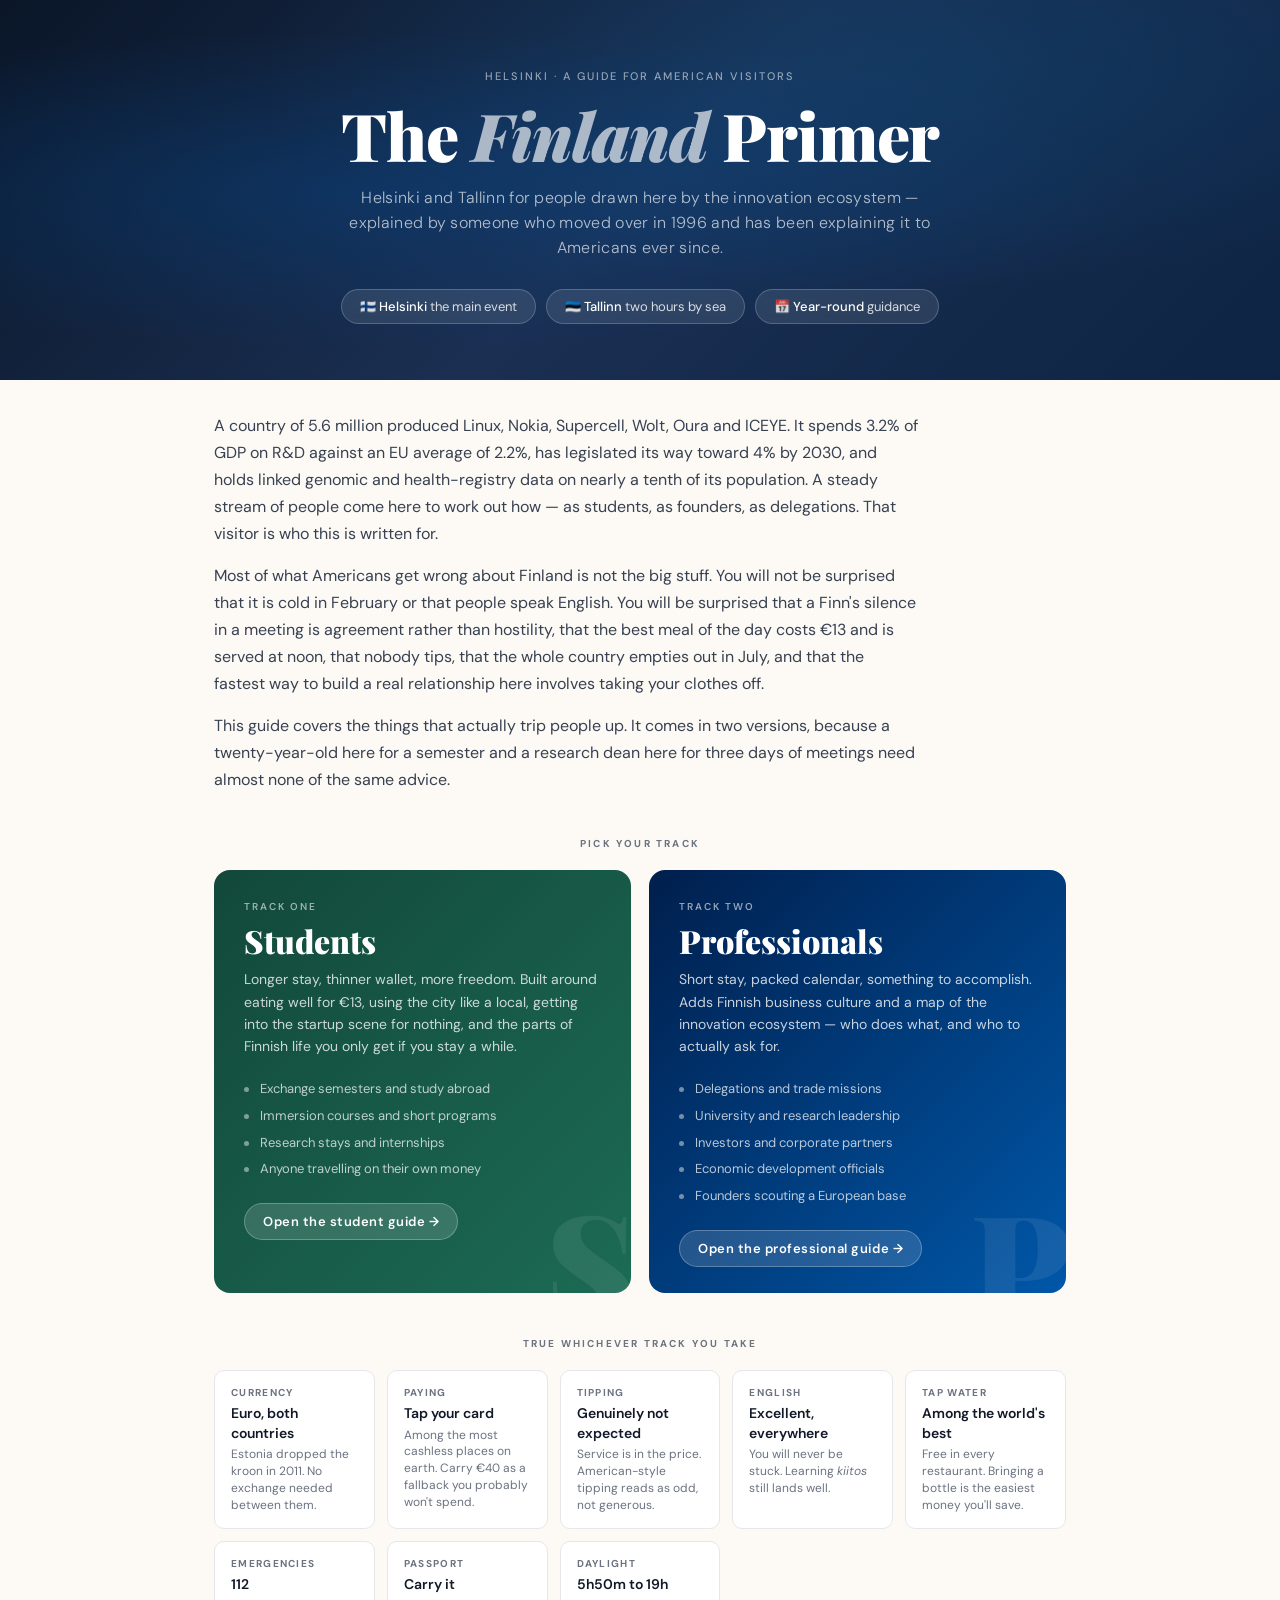
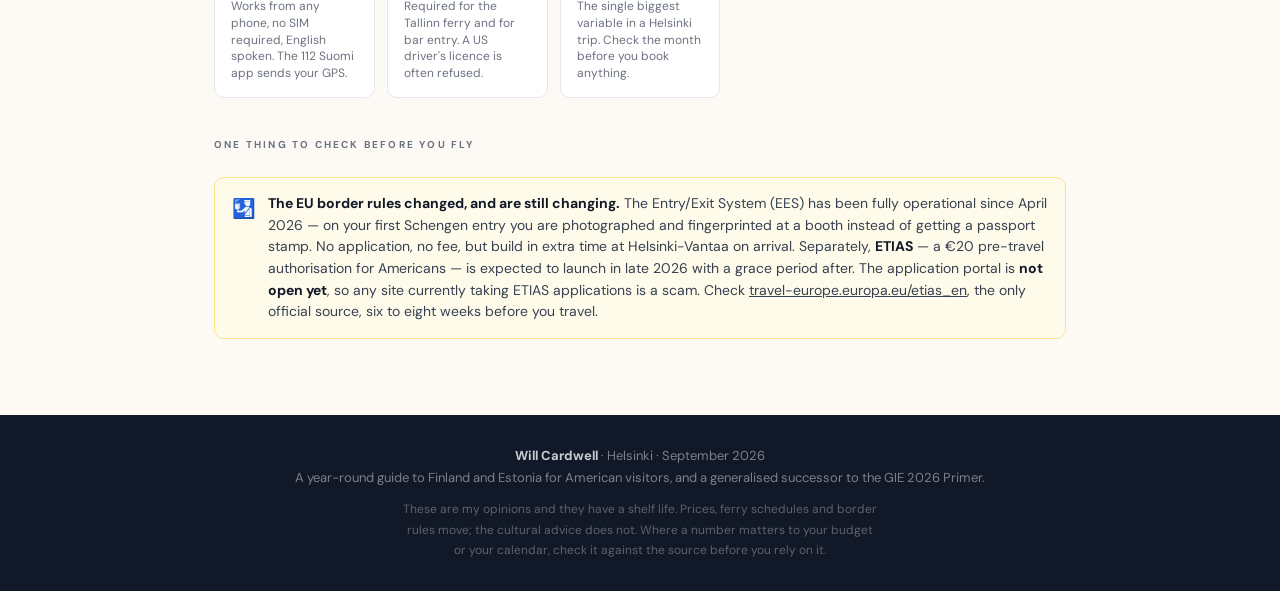
==== index.html @ 38b48dd8 "The Finland Primer - evergreen visitor guide plus November 2026 add-on" ====
<!DOCTYPE html>
<html lang="en">
<head>
<meta charset="UTF-8">
<meta name="viewport" content="width=device-width, initial-scale=1.0, viewport-fit=cover">
<title>The Finland Primer</title>
<meta name="description" content="A Helsinki-based guide to Finland and Estonia for visitors drawn by its innovation and entrepreneurial ecosystem — two tracks, students and professionals.">
<link rel="preconnect" href="https://fonts.googleapis.com">
<link rel="preconnect" href="https://fonts.gstatic.com" crossorigin>
<link href="https://fonts.googleapis.com/css2?family=DM+Sans:ital,opsz,wght@0,9..40,300;0,9..40,400;0,9..40,500;0,9..40,700;1,9..40,400&family=Playfair+Display:ital,wght@0,700;0,900;1,700&display=swap" rel="stylesheet">
<link rel="stylesheet" href="style.css">
</head>
<body>

<header class="hero">
  <div class="hero-tag">Helsinki · A guide for American visitors</div>
  <h1>The <em>Finland</em> Primer</h1>
  <p class="hero-sub">Helsinki and Tallinn for people drawn here by the innovation ecosystem — explained by someone who moved over in 1996 and has been explaining it to Americans ever since.</p>
  <div class="trip-dates">
    <div class="date-pill">🇫🇮 <strong>Helsinki</strong> the main event</div>
    <div class="date-pill">🇪🇪 <strong>Tallinn</strong> two hours by sea</div>
    <div class="date-pill">📅 <strong>Year-round</strong> guidance</div>
  </div>
</header>

<section class="prose">
  <p>A country of 5.6 million produced Linux, Nokia, Supercell, Wolt, Oura and ICEYE. It spends 3.2% of GDP on R&amp;D against an EU average of 2.2%, has legislated its way toward 4% by 2030, and holds linked genomic and health-registry data on nearly a tenth of its population. A steady stream of people come here to work out how — as students, as founders, as delegations. That visitor is who this is written for.</p>
  <p>Most of what Americans get wrong about Finland is not the big stuff. You will not be surprised that it is cold in February or that people speak English. You will be surprised that a Finn's silence in a meeting is agreement rather than hostility, that the best meal of the day costs €13 and is served at noon, that nobody tips, that the whole country empties out in July, and that the fastest way to build a real relationship here involves taking your clothes off.</p>
  <p>This guide covers the things that actually trip people up. It comes in two versions, because a twenty-year-old here for a semester and a research dean here for three days of meetings need almost none of the same advice.</p>
</section>

<section class="choose">
  <div class="choose-label">Pick your track</div>
  <div class="tracks">

    <a class="track bg-stu" href="students.html" data-char="S">
      <div class="track-kicker">Track One</div>
      <div class="track-name">Students</div>
      <p class="track-desc">Longer stay, thinner wallet, more freedom. Built around eating well for €13, using the city like a local, getting into the startup scene for nothing, and the parts of Finnish life you only get if you stay a while.</p>
      <ul class="track-for">
        <li>Exchange semesters and study abroad</li>
        <li>Immersion courses and short programs</li>
        <li>Research stays and internships</li>
        <li>Anyone travelling on their own money</li>
      </ul>
      <span class="track-go">Open the student guide →</span>
    </a>

    <a class="track bg-pro" href="professionals.html" data-char="P">
      <div class="track-kicker">Track Two</div>
      <div class="track-name">Professionals</div>
      <p class="track-desc">Short stay, packed calendar, something to accomplish. Adds Finnish business culture and a map of the innovation ecosystem — who does what, and who to actually ask for.</p>
      <ul class="track-for">
        <li>Delegations and trade missions</li>
        <li>University and research leadership</li>
        <li>Investors and corporate partners</li>
        <li>Economic development officials</li>
        <li>Founders scouting a European base</li>
      </ul>
      <span class="track-go">Open the professional guide →</span>
    </a>

  </div>
</section>

<section class="truths">
  <div class="choose-label">True whichever track you take</div>
  <div class="truths-grid">
    <div class="truth">
      <div class="truth-k">Currency</div>
      <div class="truth-v">Euro, both countries</div>
      <div class="truth-sub">Estonia dropped the kroon in 2011. No exchange needed between them.</div>
    </div>
    <div class="truth">
      <div class="truth-k">Paying</div>
      <div class="truth-v">Tap your card</div>
      <div class="truth-sub">Among the most cashless places on earth. Carry €40 as a fallback you probably won't spend.</div>
    </div>
    <div class="truth">
      <div class="truth-k">Tipping</div>
      <div class="truth-v">Genuinely not expected</div>
      <div class="truth-sub">Service is in the price. American-style tipping reads as odd, not generous.</div>
    </div>
    <div class="truth">
      <div class="truth-k">English</div>
      <div class="truth-v">Excellent, everywhere</div>
      <div class="truth-sub">You will never be stuck. Learning <em>kiitos</em> still lands well.</div>
    </div>
    <div class="truth">
      <div class="truth-k">Tap water</div>
      <div class="truth-v">Among the world's best</div>
      <div class="truth-sub">Free in every restaurant. Bringing a bottle is the easiest money you'll save.</div>
    </div>
    <div class="truth">
      <div class="truth-k">Emergencies</div>
      <div class="truth-v">112</div>
      <div class="truth-sub">Works from any phone, no SIM required, English spoken. The 112 Suomi app sends your GPS.</div>
    </div>
    <div class="truth">
      <div class="truth-k">Passport</div>
      <div class="truth-v">Carry it</div>
      <div class="truth-sub">Required for the Tallinn ferry and for bar entry. A US driver's licence is often refused.</div>
    </div>
    <div class="truth">
      <div class="truth-k">Daylight</div>
      <div class="truth-v">5h50m to 19h</div>
      <div class="truth-sub">The single biggest variable in a Helsinki trip. Check the month before you book anything.</div>
    </div>
  </div>
</section>

<section class="section-label">One thing to check before you fly</section>
<div class="content-grid">
  <div class="alert alert-yellow span-2">
    <span class="alert-icon">🛂</span>
    <div>
      <strong>The EU border rules changed, and are still changing.</strong> The Entry/Exit System (EES) has been fully operational since April 2026 — on your first Schengen entry you are photographed and fingerprinted at a booth instead of getting a passport stamp. No application, no fee, but build in extra time at Helsinki-Vantaa on arrival. Separately, <strong>ETIAS</strong> — a €20 pre-travel authorisation for Americans — is expected to launch in late 2026 with a grace period after. The application portal is <strong>not open yet</strong>, so any site currently taking ETIAS applications is a scam. Check <a href="https://travel-europe.europa.eu/etias_en">travel-europe.europa.eu/etias_en</a>, the only official source, six to eight weeks before you travel.
    </div>
  </div>
</div>

<footer class="primer-footer">
  <strong>Will Cardwell</strong> · Helsinki · September 2026<br>
  A year-round guide to Finland and Estonia for American visitors, and a generalised successor to the GIE 2026 Primer.
  <div class="footer-note">These are my opinions and they have a shelf life. Prices, ferry schedules and border rules move; the cultural advice does not. Where a number matters to your budget or your calendar, check it against the source before you rely on it.</div>
</footer>

</body>
</html>
---- style.css ----
/* ============================================================
   Finland for North Carolina — shared stylesheet
   Inherits the visual system of the GIE 2026 Primer
   (Playfair Display + DM Sans, cream ground, navy hero, card grid)
   ============================================================ */

:root {
  /* Country accents */
  --fi:        #003580;
  --fi-light:  #e8eef8;
  --fi-accent: #0057A8;
  --ee:        #0072CE;
  --ee-light:  #e6f2fc;
  --ee-accent: #1A3A5C;

  /* Track accents — spruce for students, Finland blue for professionals */
  --stu:        #1C6B54;
  --stu-light:  #E9F3EF;
  --stu-deep:   #12483A;
  --pro:        #003580;
  --pro-light:  #E8EEF8;
  --pro-deep:   #001F4D;

  /* Neutrals — warmed slightly toward the cream ground */
  --dark:    #111827;
  --mid:     #374151;
  --soft:    #6B7280;
  --faint:   #9CA3AF;
  --cream:   #FDFAF5;
  --card-bg: #FFFFFF;
  --border:  #E5E7EB;
  --hairline:#F3F4F6;
  --wash:    #F9FAFB;

  /* Semantic */
  --good:      #166534;
  --good-bg:   #F0FDF4;
  --good-br:   #BBF7D0;
  --warn:      #92400E;
  --warn-bg:   #FFFBEB;
  --warn-br:   #FDE68A;
  --stop:      #9F1239;
  --stop-bg:   #FFF1F2;
  --info-bg:   #EFF6FF;
  --info-br:   #BFDBFE;

  --accent: var(--fi-accent);
}

* { margin: 0; padding: 0; box-sizing: border-box; }

html { scroll-behavior: smooth; }
@media (prefers-reduced-motion: reduce) {
  html { scroll-behavior: auto; }
  *, *::before, *::after { animation-duration: 0.001ms !important; transition-duration: 0.001ms !important; }
}

body {
  font-family: 'DM Sans', system-ui, -apple-system, 'Segoe UI', sans-serif;
  background: var(--cream);
  color: var(--dark);
  min-height: 100vh;
  -webkit-font-smoothing: antialiased;
}

a { color: inherit; }
:focus-visible { outline: 2px solid var(--fi-accent); outline-offset: 2px; border-radius: 4px; }

/* ── HERO ───────────────────────────────────────────── */
.hero {
  background: linear-gradient(135deg, #0A1628 0%, #1a2f52 50%, #0d2444 100%);
  color: white;
  text-align: center;
  padding: 64px 24px 56px;
  position: relative;
  overflow: hidden;
}
.hero::before {
  content: '';
  position: absolute;
  inset: 0;
  background: radial-gradient(ellipse at 30% 50%, rgba(0,85,168,0.30) 0%, transparent 60%),
              radial-gradient(ellipse at 70% 20%, rgba(0,106,167,0.20) 0%, transparent 50%);
}
.hero > * { position: relative; }
.hero-tag {
  display: inline-block;
  font-size: 11px;
  font-weight: 500;
  letter-spacing: 0.18em;
  text-transform: uppercase;
  color: rgba(255,255,255,0.55);
  margin-bottom: 18px;
}
.hero h1 {
  font-family: 'Playfair Display', Georgia, serif;
  font-size: clamp(34px, 7vw, 66px);
  font-weight: 900;
  line-height: 1.05;
  letter-spacing: -1px;
  text-wrap: balance;
}
.hero h1 em { font-style: italic; color: rgba(255,255,255,0.65); }
.hero-sub {
  margin-top: 16px;
  font-size: 16px;
  font-weight: 300;
  color: rgba(255,255,255,0.68);
  letter-spacing: 0.02em;
  max-width: 620px;
  margin-left: auto;
  margin-right: auto;
  line-height: 1.55;
}
.trip-dates {
  display: inline-flex;
  gap: 10px;
  margin-top: 28px;
  flex-wrap: wrap;
  justify-content: center;
}
.date-pill {
  background: rgba(255,255,255,0.10);
  border: 1px solid rgba(255,255,255,0.20);
  border-radius: 40px;
  padding: 8px 18px;
  font-size: 13px;
  color: rgba(255,255,255,0.82);
  backdrop-filter: blur(4px);
}
.date-pill strong { color: white; font-weight: 500; }

.hero-compact { padding: 44px 24px 40px; }
.hero-compact h1 { font-size: clamp(28px, 5.5vw, 46px); }

/* Back link in guide heroes */
.hero-back {
  display: flex;
  width: fit-content;
  margin-inline: auto;
  align-items: center;
  gap: 7px;
  font-size: 12px;
  font-weight: 500;
  letter-spacing: 0.08em;
  text-transform: uppercase;
  color: rgba(255,255,255,0.55);
  text-decoration: none;
  margin-bottom: 18px;
  transition: color 0.2s ease;
}
.hero-back:hover { color: white; }

/* ── SECTION NAV (sticky tabs) ──────────────────────── */
.city-nav {
  display: flex;
  background: var(--dark);
  position: sticky;
  top: env(safe-area-inset-top, 0px);
  z-index: 100;
  box-shadow: 0 2px 16px rgba(0,0,0,0.25);
  overflow-x: auto;
  scrollbar-width: none;
}
.city-nav::-webkit-scrollbar { display: none; }
.city-btn {
  flex: 1 0 auto;
  min-width: 96px;
  padding: 14px 10px;
  font-family: inherit;
  font-size: 12px;
  font-weight: 500;
  letter-spacing: 0.08em;
  text-transform: uppercase;
  color: rgba(255,255,255,0.45);
  background: transparent;
  border: none;
  cursor: pointer;
  transition: color 0.25s ease, border-color 0.25s ease;
  border-bottom: 3px solid transparent;
  display: flex;
  flex-direction: column;
  align-items: center;
  gap: 4px;
}
.city-btn .flag { font-size: 19px; line-height: 1; }
.city-btn:hover { color: rgba(255,255,255,0.78); }
.city-btn.active { color: white; }
.stu .city-btn.active { border-bottom-color: #2E9B7C; }
.pro .city-btn.active { border-bottom-color: #0057A8; }

/* ── PANELS ─────────────────────────────────────────── */
.city-panel { display: none; }
.city-panel.active { display: block; }

/* ── SECTION HERO ───────────────────────────────────── */
.city-hero { padding: 36px 24px 22px; }
.city-hero-inner {
  max-width: 900px;
  margin: 0 auto;
  border-radius: 16px;
  padding: 30px 34px;
  color: white;
  position: relative;
  overflow: hidden;
}
.city-hero-inner::after {
  content: attr(data-city-char);
  position: absolute;
  right: -8px;
  top: -24px;
  font-family: 'Playfair Display', Georgia, serif;
  font-size: 150px;
  font-weight: 900;
  color: rgba(255,255,255,0.07);
  line-height: 1;
  pointer-events: none;
}
.bg-fi  { background: linear-gradient(135deg, #003580, #0057A8); }
.bg-ee  { background: linear-gradient(135deg, #1A3A5C, #0072CE); }
.bg-stu { background: linear-gradient(135deg, #12483A, #1C6B54); }
.bg-pro { background: linear-gradient(135deg, #001F4D, #0057A8); }
.bg-slate { background: linear-gradient(135deg, #1F2937, #374151); }

.city-name {
  font-family: 'Playfair Display', Georgia, serif;
  font-size: clamp(26px, 5vw, 42px);
  font-weight: 900;
  margin-bottom: 4px;
  text-wrap: balance;
}
.city-tagline {
  font-size: 15px;
  font-weight: 300;
  color: rgba(255,255,255,0.72);
  margin-bottom: 20px;
  letter-spacing: 0.02em;
  line-height: 1.5;
  max-width: 60ch;
}
.city-stats { display: flex; gap: 28px; flex-wrap: wrap; }
.stat { flex: 0 1 auto; min-width: 0; }
.stat-val {
  font-family: 'Playfair Display', Georgia, serif;
  font-size: 22px;
  font-weight: 700;
  font-variant-numeric: tabular-nums;
}
.stat-label {
  font-size: 11px;
  color: rgba(255,255,255,0.58);
  text-transform: uppercase;
  letter-spacing: 0.10em;
}

/* ── JUMP NAV ───────────────────────────────────────── */
.jump-nav { max-width: 900px; margin: 0 auto; padding: 0 24px 4px; }
.jump-nav-inner {
  display: flex;
  flex-wrap: wrap;
  gap: 6px;
  padding: 12px 16px;
  background: white;
  border: 1px solid var(--border);
  border-radius: 10px;
}
.jn-label {
  font-size: 10px;
  font-weight: 700;
  letter-spacing: 0.12em;
  text-transform: uppercase;
  color: var(--soft);
  width: 100%;
  margin-bottom: 2px;
}
.jn-btn {
  display: inline-flex;
  align-items: center;
  gap: 5px;
  padding: 5px 11px;
  border-radius: 20px;
  font-size: 12px;
  font-weight: 500;
  border: 1px solid var(--border);
  background: var(--wash);
  color: var(--mid);
  text-decoration: none;
  transition: background 0.15s ease, color 0.15s ease, border-color 0.15s ease;
  white-space: nowrap;
}
.jn-btn:hover { background: var(--dark); color: white; border-color: var(--dark); }
.stu .jn-btn:hover { background: var(--stu); border-color: var(--stu); }
.pro .jn-btn:hover { background: var(--fi-accent); border-color: var(--fi-accent); }

/* ── TIME-WINDOW ADD-ON SLOT ────────────────────────── */
/* Empty by default. Drop a .addon-banner in to surface a dated overlay
   (a delegation week, a conference, a semester) without touching the
   evergreen guide underneath. See addons/README.md. */
.addon-slot:empty { display: none; }
.addon-slot { max-width: 900px; margin: 0 auto; padding: 20px 24px 0; }
.addon-banner {
  display: flex;
  align-items: center;
  gap: 16px;
  flex-wrap: wrap;
  border-radius: 12px;
  padding: 16px 20px;
  background: linear-gradient(135deg, #12483A, #1C6B54);
  color: white;
  text-decoration: none;
  transition: transform 0.2s ease, box-shadow 0.2s ease;
}
.pro .addon-banner { background: linear-gradient(135deg, #001F4D, #0057A8); }
.addon-banner:hover { transform: translateY(-2px); box-shadow: 0 10px 28px rgba(10,22,40,0.18); }
.addon-when {
  font-size: 10px;
  font-weight: 700;
  letter-spacing: 0.16em;
  text-transform: uppercase;
  color: rgba(255,255,255,0.60);
  margin-bottom: 4px;
}
.addon-text { flex: 1 1 260px; }
.addon-title { font-size: 16px; font-weight: 700; line-height: 1.35; }
.addon-sub { font-size: 13px; color: rgba(255,255,255,0.72); margin-top: 3px; line-height: 1.45; }
.addon-go {
  font-size: 13px;
  font-weight: 600;
  padding: 8px 16px;
  border-radius: 40px;
  background: rgba(255,255,255,0.15);
  border: 1px solid rgba(255,255,255,0.28);
  white-space: nowrap;
}

/* ── CONTENT GRID ───────────────────────────────────── */
.content-grid {
  max-width: 900px;
  margin: 0 auto;
  padding: 16px 24px 48px;
  display: grid;
  grid-template-columns: 1fr 1fr;
  gap: 16px;
  align-items: start;
}
.span-2 { grid-column: 1 / -1; }
/* Grid items default to min-width:auto, which lets a wide child (a table with
   a min-width, a long fact value) stretch the whole track past the viewport.
   Pin it to 0 so the overflow stays inside .table-wrap where it belongs. */
.content-grid > * { min-width: 0; }
@media (max-width: 680px) {
  .content-grid { grid-template-columns: 1fr; }
  .span-2 { grid-column: 1; }
}

/* ── CARDS ──────────────────────────────────────────── */
.card {
  background: var(--card-bg);
  border-radius: 12px;
  border: 1px solid var(--border);
  padding: 22px 24px;
  transition: box-shadow 0.2s ease;
  scroll-margin-top: 92px;
}
.card:hover { box-shadow: 0 4px 24px rgba(0,0,0,0.07); }
.card-title {
  font-size: 11px;
  font-weight: 500;
  letter-spacing: 0.16em;
  text-transform: uppercase;
  color: var(--soft);
  margin-bottom: 14px;
  display: flex;
  align-items: center;
  gap: 8px;
}
.card-title-icon { font-size: 15px; }
.card p { font-size: 14px; line-height: 1.6; color: var(--mid); }
.card p + p { margin-top: 10px; }
.card h4 {
  font-size: 14px;
  font-weight: 700;
  margin: 16px 0 6px;
  color: var(--dark);
}
.card h4:first-of-type { margin-top: 0; }
.card strong { color: var(--dark); font-weight: 600; }

/* ── FACT ROWS ──────────────────────────────────────── */
.fact-row {
  display: flex;
  justify-content: space-between;
  align-items: baseline;
  padding: 10px 0;
  border-bottom: 1px solid var(--hairline);
  font-size: 14px;
  gap: 12px;
}
.fact-row:last-child { border-bottom: none; }
.fact-label { color: var(--soft); font-size: 13px; flex-shrink: 0; }
.fact-val { font-weight: 500; text-align: right; font-variant-numeric: tabular-nums; min-width: 0; }
/* Narrow screens: stack the pair rather than squeezing the value to one word per line */
@media (max-width: 420px) {
  .fact-row { flex-direction: column; align-items: flex-start; gap: 2px; }
  .fact-val { text-align: left; }
}

.table-wrap { min-width: 0; }

.badge {
  display: inline-block;
  padding: 2px 10px;
  border-radius: 20px;
  font-size: 12px;
  font-weight: 500;
}
.badge-green  { background: #D1FAE5; color: #065F46; }
.badge-yellow { background: #FEF3C7; color: #92400E; }
.badge-blue   { background: #DBEAFE; color: #1E40AF; }
.badge-red    { background: #FEE2E2; color: #991B1B; }
.badge-grey   { background: #F3F4F6; color: #374151; }

/* ── LISTS ──────────────────────────────────────────── */
.item-list { list-style: none; }
.item-list li {
  padding: 9px 0;
  border-bottom: 1px solid var(--hairline);
  font-size: 14px;
  line-height: 1.55;
  display: flex;
  gap: 10px;
  color: var(--mid);
}
.item-list li:last-child { border-bottom: none; }
.item-list .dot {
  width: 6px; height: 6px;
  border-radius: 50%;
  background: currentColor;
  flex-shrink: 0;
  margin-top: 8px;
}
.stu .item-list .dot { color: var(--stu); }
.pro .item-list .dot { color: var(--fi-accent); }
.item-list strong { color: var(--dark); }

/* ── ENTRY (venue / org / company) ──────────────────── */
.entry {
  background: var(--wash);
  border-radius: 10px;
  padding: 14px 16px;
  margin-bottom: 10px;
}
.entry:last-child { margin-bottom: 0; }
.entry-name { font-weight: 700; font-size: 14px; margin-bottom: 3px; }
.entry-meta {
  font-size: 11px;
  font-weight: 500;
  text-transform: uppercase;
  letter-spacing: 0.09em;
  margin-bottom: 6px;
}
.stu .entry-meta { color: var(--stu); }
.pro .entry-meta { color: var(--fi-accent); }
.entry-desc { font-size: 13px; color: var(--soft); line-height: 1.5; }
.entry-desc strong { color: var(--mid); }
.entry-tag {
  display: inline-block;
  margin-top: 7px;
  font-size: 11px;
  padding: 2px 9px;
  border-radius: 12px;
  font-weight: 500;
  background: white;
  border: 1px solid var(--border);
  color: var(--soft);
}

/* Bordered variant, for neighborhood-style blocks */
.entry-bordered {
  background: white;
  border: 1px solid var(--border);
}

/* ── DO / DON'T ─────────────────────────────────────── */
.dos-donts { display: grid; grid-template-columns: 1fr 1fr; gap: 14px; }
@media (max-width: 560px) { .dos-donts { grid-template-columns: 1fr; } }
.do-col, .dont-col { border-radius: 10px; padding: 16px; }
.do-col   { background: var(--good-bg); }
.dont-col { background: var(--stop-bg); }
.do-col h4, .dont-col h4 {
  font-size: 12px; font-weight: 600; letter-spacing: 0.10em;
  text-transform: uppercase; margin: 0 0 12px;
}
.do-col h4 { color: var(--good); }
.dont-col h4 { color: var(--stop); }
.do-col li, .dont-col li {
  font-size: 13px; line-height: 1.5; padding: 5px 0 5px 18px;
  list-style: none; position: relative; color: var(--mid);
}
.do-col li::before   { content: '✓'; position: absolute; left: 0; color: #16A34A; font-weight: 700; }
.dont-col li::before { content: '✗'; position: absolute; left: 0; color: #DC2626; font-weight: 700; }

/* ── ALERTS ─────────────────────────────────────────── */
.alert {
  border-radius: 10px;
  padding: 15px 17px;
  font-size: 14px;
  line-height: 1.55;
  display: flex;
  gap: 12px;
  align-items: flex-start;
  color: var(--mid);
}
.alert + .alert { margin-top: 10px; }
.alert-icon { font-size: 19px; flex-shrink: 0; margin-top: 1px; }
.alert strong { color: var(--dark); }
.alert-yellow { background: var(--warn-bg); border: 1px solid var(--warn-br); }
.alert-blue   { background: var(--info-bg); border: 1px solid var(--info-br); }
.alert-green  { background: var(--good-bg); border: 1px solid var(--good-br); }
.alert-red    { background: var(--stop-bg); border: 1px solid #FECDD3; }

/* ── TIMELINE / SEQUENCE ────────────────────────────── */
.seq { border-left: 2px solid var(--border); padding-left: 18px; margin-left: 4px; }
.seq-item { position: relative; padding-bottom: 16px; }
.seq-item:last-child { padding-bottom: 0; }
.seq-item::before {
  content: '';
  position: absolute;
  left: -25px; top: 5px;
  width: 10px; height: 10px;
  border-radius: 50%;
  background: var(--cream);
  border: 2px solid var(--faint);
}
.stu .seq-item::before { border-color: var(--stu); }
.pro .seq-item::before { border-color: var(--fi-accent); }
.seq-when {
  font-size: 11px; font-weight: 600; text-transform: uppercase;
  letter-spacing: 0.09em; color: var(--soft); margin-bottom: 3px;
}
.seq-what { font-size: 14px; font-weight: 600; margin-bottom: 2px; }
.seq-desc { font-size: 13px; color: var(--soft); line-height: 1.5; }

/* ── TABLES ─────────────────────────────────────────── */
.table-wrap { overflow-x: auto; margin: 0 -4px; }
table {
  width: 100%;
  border-collapse: collapse;
  font-size: 13px;
  min-width: 440px;
}
th {
  text-align: left;
  font-size: 10px;
  font-weight: 700;
  letter-spacing: 0.12em;
  text-transform: uppercase;
  color: var(--soft);
  padding: 0 12px 9px 0;
  border-bottom: 1px solid var(--border);
  white-space: nowrap;
}
td {
  padding: 10px 12px 10px 0;
  border-bottom: 1px solid var(--hairline);
  vertical-align: top;
  line-height: 1.5;
  color: var(--mid);
}
tr:last-child td { border-bottom: none; }
td strong { color: var(--dark); }
.num { font-variant-numeric: tabular-nums; white-space: nowrap; }

/* ── CALENDAR STRIP ─────────────────────────────────── */
.months { display: grid; grid-template-columns: repeat(auto-fit, minmax(58px, 1fr)); gap: 5px; }
.mon {
  border-radius: 8px;
  padding: 9px 4px;
  text-align: center;
  border: 1px solid var(--border);
  background: white;
}
.mon-name { font-size: 11px; font-weight: 700; letter-spacing: 0.06em; text-transform: uppercase; }
.mon-note { font-size: 10px; color: var(--soft); margin-top: 3px; line-height: 1.3; }
.mon-best  { background: var(--good-bg); border-color: var(--good-br); }
.mon-best .mon-name { color: var(--good); }
.mon-ok    { background: white; }
.mon-avoid { background: var(--stop-bg); border-color: #FECDD3; }
.mon-avoid .mon-name { color: var(--stop); }
.mon-mixed { background: var(--warn-bg); border-color: var(--warn-br); }
.mon-mixed .mon-name { color: var(--warn); }

/* ── TRACK CHOICE (landing page) ────────────────────── */
.choose {
  max-width: 900px;
  margin: 0 auto;
  padding: 44px 24px 8px;
}
.choose-label {
  font-size: 10px;
  font-weight: 700;
  letter-spacing: 0.22em;
  text-transform: uppercase;
  color: var(--soft);
  text-align: center;
  margin-bottom: 20px;
}
.tracks { display: grid; grid-template-columns: 1fr 1fr; gap: 18px; }
@media (max-width: 680px) { .tracks { grid-template-columns: 1fr; } }

.track {
  display: block;
  text-decoration: none;
  color: white;
  border-radius: 16px;
  padding: 30px 30px 26px;
  position: relative;
  overflow: hidden;
  transition: transform 0.2s ease, box-shadow 0.2s ease;
}
.track:hover { transform: translateY(-3px); box-shadow: 0 14px 38px rgba(10,22,40,0.20); }
.track::after {
  content: attr(data-char);
  position: absolute;
  right: -6px; bottom: -44px;
  font-family: 'Playfair Display', Georgia, serif;
  font-size: 150px;
  font-weight: 900;
  color: rgba(255,255,255,0.08);
  line-height: 1;
  pointer-events: none;
}
.track > * { position: relative; }
.track-kicker {
  font-size: 10px;
  font-weight: 600;
  letter-spacing: 0.20em;
  text-transform: uppercase;
  color: rgba(255,255,255,0.58);
  margin-bottom: 10px;
}
.track-name {
  font-family: 'Playfair Display', Georgia, serif;
  font-size: 32px;
  font-weight: 900;
  line-height: 1.1;
  margin-bottom: 10px;
}
.track-desc {
  font-size: 14px;
  line-height: 1.6;
  color: rgba(255,255,255,0.78);
  margin-bottom: 18px;
  max-width: 38ch;
}
.track-for { list-style: none; margin-bottom: 20px; }
.track-for li {
  font-size: 13px;
  color: rgba(255,255,255,0.72);
  padding: 4px 0 4px 16px;
  position: relative;
  line-height: 1.45;
}
.track-for li::before {
  content: '';
  position: absolute; left: 0; top: 11px;
  width: 5px; height: 5px; border-radius: 50%;
  background: rgba(255,255,255,0.45);
}
.track-go {
  display: inline-flex;
  align-items: center;
  gap: 8px;
  font-size: 13px;
  font-weight: 600;
  letter-spacing: 0.04em;
  padding: 9px 18px;
  border-radius: 40px;
  background: rgba(255,255,255,0.14);
  border: 1px solid rgba(255,255,255,0.26);
  transition: background 0.2s ease;
}
.track:hover .track-go { background: rgba(255,255,255,0.24); }

/* ── SHARED-TRUTHS STRIP ────────────────────────────── */
.truths { max-width: 900px; margin: 0 auto; padding: 36px 24px 12px; }
.truths-grid {
  display: grid;
  grid-template-columns: repeat(auto-fit, minmax(150px, 1fr));
  gap: 12px;
}
.truth {
  background: white;
  border: 1px solid var(--border);
  border-radius: 10px;
  padding: 15px 16px;
}
.truth-k {
  font-size: 10px; font-weight: 700; letter-spacing: 0.13em;
  text-transform: uppercase; color: var(--soft); margin-bottom: 5px;
}
.truth-v { font-size: 14px; font-weight: 600; line-height: 1.4; }
.truth-sub { font-size: 12px; color: var(--soft); margin-top: 3px; line-height: 1.4; }

/* ── PROSE BLOCK ────────────────────────────────────── */
.prose {
  max-width: 900px;
  margin: 0 auto;
  padding: 32px 24px 0;
}
.prose p {
  font-size: 16px;
  line-height: 1.7;
  color: var(--mid);
  max-width: 64ch;
}
.prose p + p { margin-top: 14px; }
.prose strong { color: var(--dark); font-weight: 600; }

/* ── SECTION LABEL ──────────────────────────────────── */
.section-label {
  max-width: 900px;
  margin: 0 auto;
  padding: 28px 24px 10px;
  font-size: 10px;
  font-weight: 700;
  letter-spacing: 0.22em;
  text-transform: uppercase;
  color: var(--soft);
}

/* ── FOOTER ─────────────────────────────────────────── */
.primer-footer {
  background: var(--dark);
  color: rgba(255,255,255,0.45);
  text-align: center;
  padding: 30px 24px calc(30px + env(safe-area-inset-bottom, 0px));
  font-size: 13px;
  line-height: 1.7;
  margin-top: 28px;
}
.primer-footer strong { color: rgba(255,255,255,0.78); }
.primer-footer a { color: rgba(255,255,255,0.68); }
.footer-note {
  font-size: 12px;
  color: rgba(255,255,255,0.32);
  margin-top: 10px;
  max-width: 60ch;
  margin-left: auto;
  margin-right: auto;
}

/* ── SCROLLBAR ──────────────────────────────────────── */
::-webkit-scrollbar { width: 6px; height: 6px; }
::-webkit-scrollbar-track { background: #f1f1f1; }
::-webkit-scrollbar-thumb { background: #ccc; border-radius: 3px; }
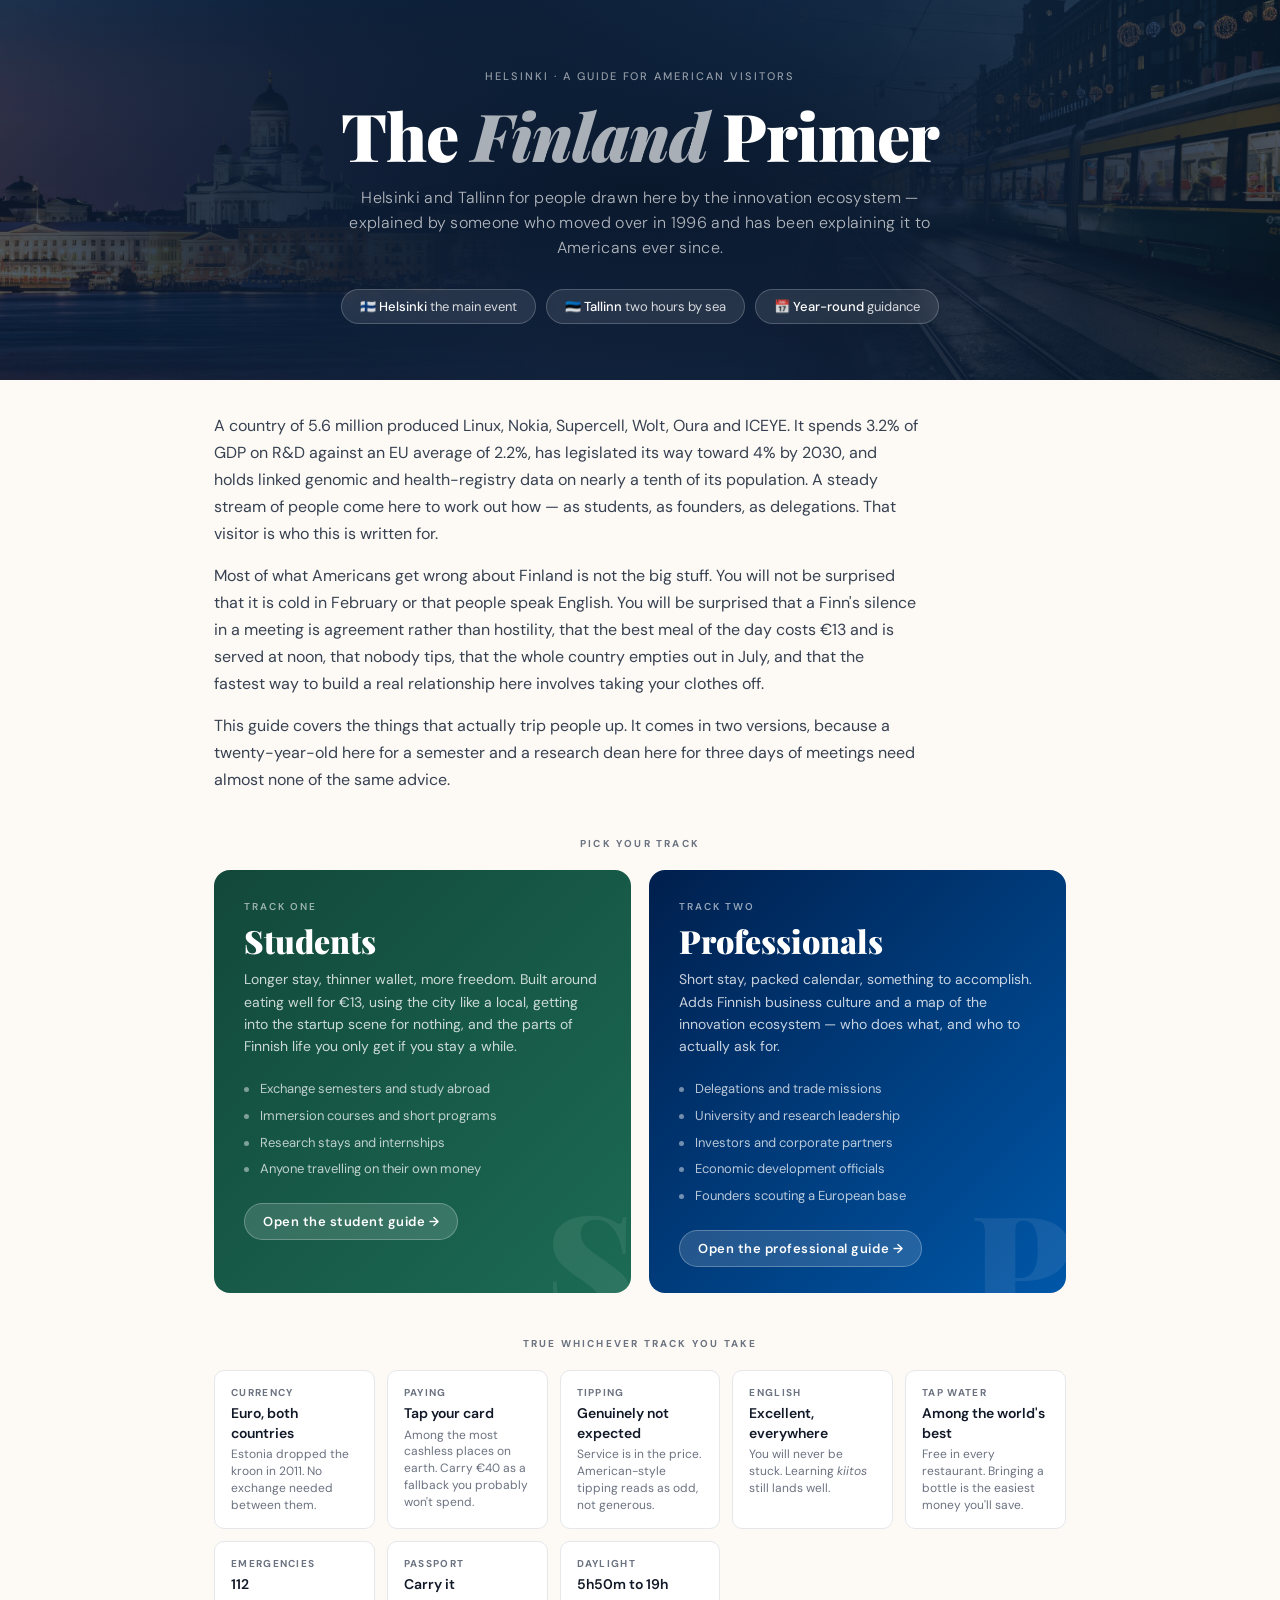
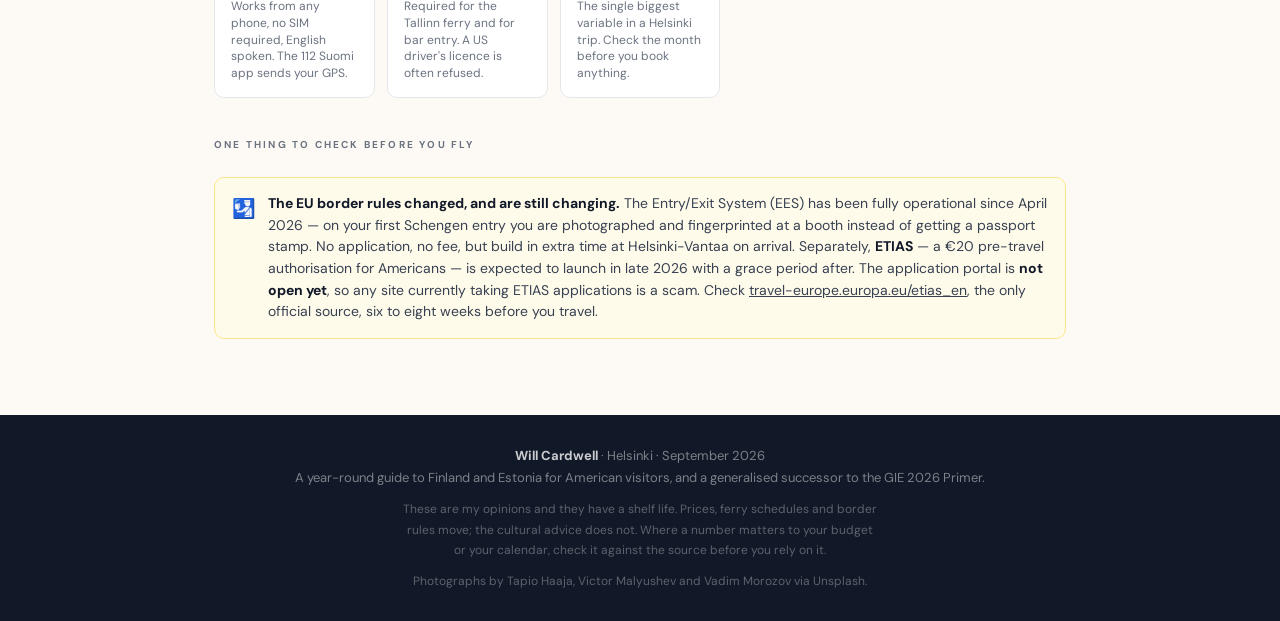
==== commit 6ad87752: "Adding new images" ====
--- a/index.html
+++ b/index.html
@@ -13,6 +13,8 @@
 <body>
 
 <header class="hero">
+  <div class="hero-photo hero-photo-l" style="--img:url('images/helsinki-cathedral-dusk.jpg')" role="presentation"></div>
+  <div class="hero-photo hero-photo-r" style="--img:url('images/helsinki-tram-night.jpg')" role="presentation"></div>
   <div class="hero-tag">Helsinki · A guide for American visitors</div>
   <h1>The <em>Finland</em> Primer</h1>
   <p class="hero-sub">Helsinki and Tallinn for people drawn here by the innovation ecosystem — explained by someone who moved over in 1996 and has been explaining it to Americans ever since.</p>
@@ -123,6 +125,7 @@
   <strong>Will Cardwell</strong> · Helsinki · September 2026<br>
   A year-round guide to Finland and Estonia for American visitors, and a generalised successor to the GIE 2026 Primer.
   <div class="footer-note">These are my opinions and they have a shelf life. Prices, ferry schedules and border rules move; the cultural advice does not. Where a number matters to your budget or your calendar, check it against the source before you rely on it.</div>
+  <div class="footer-note">Photographs by Tapio Haaja, Victor Malyushev and Vadim Morozov via Unsplash.</div>
 </footer>
 
 </body>
--- a/style.css
+++ b/style.css
@@ -82,7 +82,56 @@
   background: radial-gradient(ellipse at 30% 50%, rgba(0,85,168,0.30) 0%, transparent 60%),
               radial-gradient(ellipse at 70% 20%, rgba(0,106,167,0.20) 0%, transparent 50%);
 }
-.hero > * { position: relative; }
+.hero > * { position: relative; z-index: 2; }
+
+/* ── HERO PHOTOGRAPHY ───────────────────────────────── */
+/* Photos sit at the outer edges and dissolve into the navy toward the
+   centre, so the gradient still carries the text. Set the image with
+   an inline --img on each panel. */
+.hero-photo {
+  position: absolute;
+  top: 0;
+  bottom: 0;
+  width: 42%;
+  z-index: 1;
+  background-image: var(--img);
+  background-size: cover;
+  background-position: center;
+  opacity: 0.58;
+  pointer-events: none;
+}
+.hero-photo-l {
+  left: 0;
+  -webkit-mask-image: linear-gradient(to right, rgba(0,0,0,0.95) 0%, rgba(0,0,0,0.6) 45%, transparent 100%);
+          mask-image: linear-gradient(to right, rgba(0,0,0,0.95) 0%, rgba(0,0,0,0.6) 45%, transparent 100%);
+}
+.hero-photo-r {
+  right: 0;
+  -webkit-mask-image: linear-gradient(to left, rgba(0,0,0,0.95) 0%, rgba(0,0,0,0.6) 45%, transparent 100%);
+          mask-image: linear-gradient(to left, rgba(0,0,0,0.95) 0%, rgba(0,0,0,0.6) 45%, transparent 100%);
+}
+/* A navy wash over the photos keeps the whole band one colour and
+   guarantees the headline's contrast whatever the image underneath. */
+.hero::after {
+  content: '';
+  position: absolute;
+  inset: 0;
+  z-index: 1;
+  background: radial-gradient(ellipse at 50% 50%, rgba(10,22,40,0.94) 0%, rgba(10,22,40,0.66) 48%, rgba(10,22,40,0.30) 100%);
+  pointer-events: none;
+}
+/* Phone: one photo, full width, further back — two panels at 400px is soup. */
+@media (max-width: 720px) {
+  .hero-photo { width: 100%; opacity: 0.34; -webkit-mask-image: none; mask-image: none; }
+  .hero-photo-r { display: none; }
+  .hero::after {
+    background: linear-gradient(180deg, rgba(10,22,40,0.86) 0%, rgba(10,22,40,0.72) 50%, rgba(10,22,40,0.88) 100%);
+  }
+}
+/* Browsers without mask support get clean panels rather than hard edges. */
+@supports not ((-webkit-mask-image: linear-gradient(#000, transparent)) or (mask-image: linear-gradient(#000, transparent))) {
+  .hero-photo { width: 34%; opacity: 0.3; }
+}
 .hero-tag {
   display: inline-block;
   font-size: 11px;
@@ -729,6 +778,86 @@
   color: var(--soft);
 }
 
+/* ── DAYLIGHT CHART ─────────────────────────────────── */
+/* Single series, so one hue and no legend — the caption names it.
+   The values also appear in the table beside it, so the tooltip
+   enhances rather than gates. */
+.chart {
+  --chart-ink: var(--fi-accent);
+  margin: 4px 0 2px;
+}
+.stu .chart { --chart-ink: var(--stu); }
+.daylight-wrap { position: relative; }
+.daylight-svg { width: 100%; height: auto; display: block; overflow: visible; }
+
+.daylight-grid  { stroke: var(--border); stroke-width: 1; }
+.daylight-line  { fill: none; stroke: var(--chart-ink); stroke-width: 2; stroke-linejoin: round; }
+.daylight-tick,
+.daylight-month { fill: var(--faint); font-size: 10px; font-variant-numeric: tabular-nums; }
+.daylight-month { letter-spacing: 0.06em; }
+
+.daylight-band      { fill: var(--chart-ink); opacity: 0.06; }
+.daylight-bandlabel { fill: var(--soft); font-size: 10px; letter-spacing: 0.14em; text-transform: uppercase; }
+
+.daylight-window     { fill: var(--chart-ink); opacity: 0.16; }
+.daylight-dot        { fill: var(--chart-ink); stroke: var(--card-bg); stroke-width: 2; }
+.daylight-callout    { fill: var(--dark); font-size: 11px; font-weight: 700; letter-spacing: 0.04em; }
+.daylight-calloutsub { fill: var(--soft); font-size: 10px; font-variant-numeric: tabular-nums; }
+
+.daylight-extreme      { fill: var(--chart-ink); }
+.daylight-extremelabel { fill: var(--mid); font-size: 10px; font-weight: 600; font-variant-numeric: tabular-nums; }
+
+.daylight-cross    { stroke: var(--faint); stroke-width: 1; pointer-events: none; transition: opacity 0.12s ease; }
+.daylight-hoverdot { fill: var(--chart-ink); stroke: var(--card-bg); stroke-width: 2; pointer-events: none; transition: opacity 0.12s ease; }
+
+.daylight-tip {
+  position: absolute;
+  top: -6px;
+  background: var(--dark);
+  color: white;
+  font-size: 11.5px;
+  padding: 5px 10px;
+  border-radius: 6px;
+  white-space: nowrap;
+  pointer-events: none;
+  opacity: 0;
+  transition: opacity 0.12s ease;
+  font-variant-numeric: tabular-nums;
+}
+.chart-caption {
+  font-size: 12px;
+  color: var(--soft);
+  line-height: 1.5;
+  margin-top: 8px;
+}
+.chart-caption strong { color: var(--mid); }
+
+/* ── TRAVEL-TIME STRIP ──────────────────────────────── */
+/* A time scale rather than a map — minutes from Helsinki Central
+   is the thing you actually plan a day around. */
+.timestrip { margin: 6px 0 2px; }
+.timestrip-row {
+  display: grid;
+  grid-template-columns: 118px 1fr 56px;
+  align-items: center;
+  gap: 12px;
+  padding: 7px 0;
+  border-bottom: 1px solid var(--hairline);
+  font-size: 13px;
+}
+.timestrip-row:last-of-type { border-bottom: none; }
+.timestrip-name { font-weight: 600; color: var(--dark); line-height: 1.3; }
+.timestrip-name span { display: block; font-weight: 400; font-size: 11px; color: var(--soft); }
+.timestrip-track { position: relative; height: 8px; border-radius: 4px; background: var(--hairline); }
+.timestrip-fill  { position: absolute; top: 0; bottom: 0; left: 0; border-radius: 4px; background: var(--fi-accent); opacity: 0.85; }
+.stu .timestrip-fill { background: var(--stu); }
+.timestrip-fill.far { opacity: 0.32; }
+.timestrip-val { text-align: right; font-weight: 600; font-variant-numeric: tabular-nums; color: var(--mid); }
+.timestrip-note { font-size: 12px; color: var(--soft); margin-top: 12px; line-height: 1.55; }
+@media (max-width: 520px) {
+  .timestrip-row { grid-template-columns: 96px 1fr 48px; gap: 8px; font-size: 12px; }
+}
+
 /* ── FOOTER ─────────────────────────────────────────── */
 .primer-footer {
   background: var(--dark);
